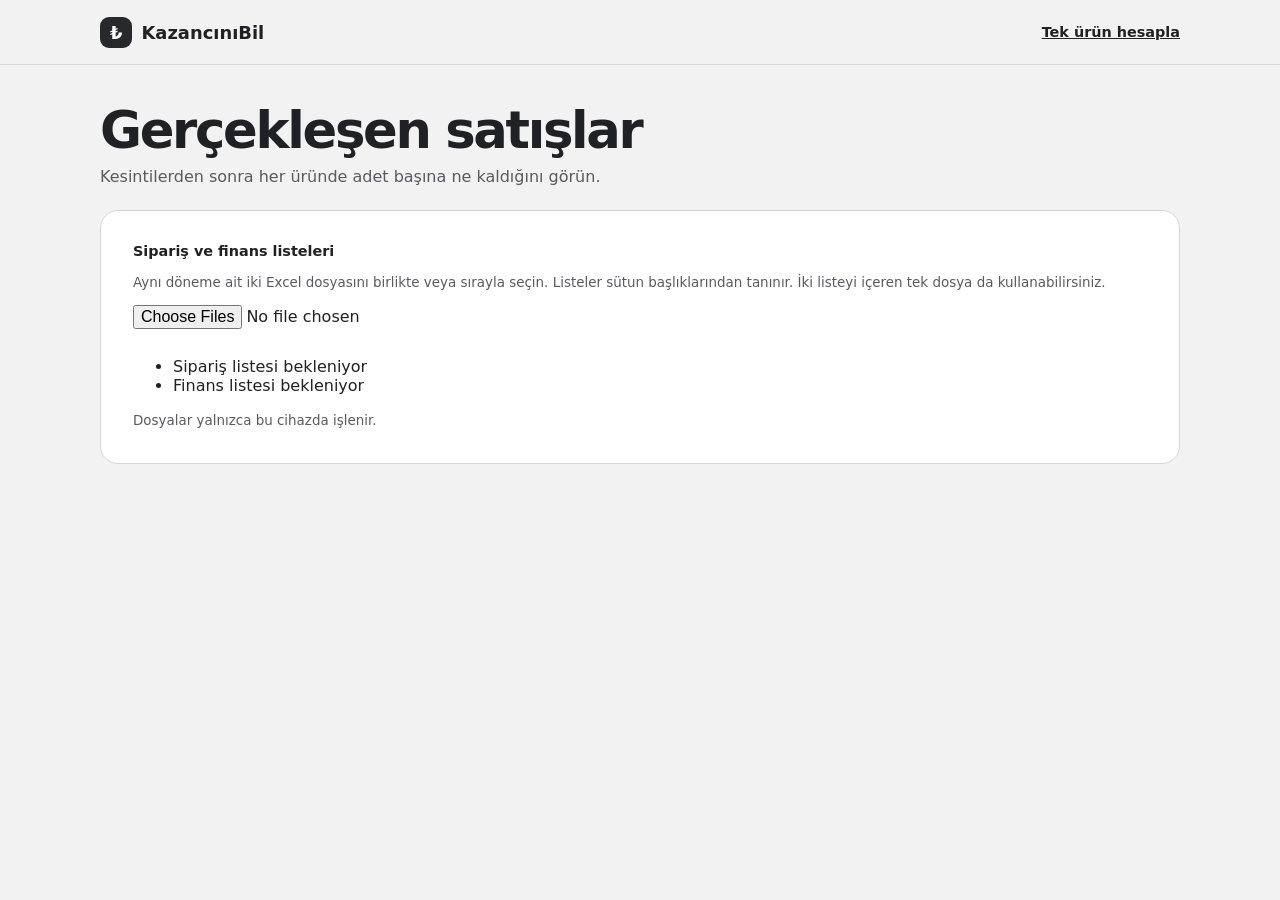
==== satislar.html @ cec29fb6 "Sipariş ve finans dosyalarını başlıklarından tanı ve birlikte işle" ====
<!doctype html>
<html lang="tr">
<head>
  <meta charset="utf-8">
  <meta name="viewport" content="width=device-width, initial-scale=1">
  <title>Gerçekleşen satışlar · KazancınıBil</title>
  <link rel="stylesheet" href="/style.css">
  <script defer src="/vendor/xlsx-0.20.3.mini.min.js"></script>
  <script type="module" src="/sales-ui.js"></script>
</head>
<body>
  <header class="top"><div class="wrap bar"><a class="brand" href="/"><span class="mark" aria-hidden="true">₺</span> KazancınıBil</a><a href="/" class="tool-link">Tek ürün hesapla</a></div></header>
  <main class="wrap sales">
    <div class="intro"><h1>Gerçekleşen satışlar</h1><p>Kesintilerden sonra her üründe adet başına ne kaldığını görün.</p></div>
    <section class="card">
      <label for="file">Sipariş ve finans listeleri</label>
      <p class="note">Aynı döneme ait iki Excel dosyasını birlikte veya sırayla seçin. Listeler sütun başlıklarından tanınır. İki listeyi içeren tek dosya da kullanabilirsiniz.</p>
      <input id="file" type="file" accept=".xlsx" multiple>
      <ul aria-label="Seçilen listeler"><li id="productsSource">Sipariş listesi bekleniyor</li><li id="financesSource">Finans listesi bekleniyor</li></ul>
      <button type="button" id="clearFiles" hidden>Listeleri temizle</button>
      <p class="note">Dosyalar yalnızca bu cihazda işlenir.</p>
      <p id="status" role="status"></p>
    </section>
    <section id="results" class="card" hidden>
      <h2>Eşleşen siparişler</h2>
      <dl class="metrics"><div><dt>Sipariş sayısı</dt><dd id="orders"></dd></div><div><dt>Satılan adet</dt><dd id="qty"></dd></div><div><dt>Toplam net kalan</dt><dd id="net"></dd></div></dl>
      <p class="note" id="coverage"></p>
      <h2>Ürün ortalamaları</h2>
      <label>Gruplama<select id="group"><option value="name">Ürün adına göre</option><option value="sku">Stok koduna göre</option></select></label>
      <p class="note">Kargo ve platform hizmet bedeli net tutara dahildir. Ortalamalar satılan adet üzerinden hesaplanır. Ürün alış maliyeti ayrıca düşülmelidir.</p>
      <div class="table-scroll" tabindex="0" role="region" aria-label="Ürün bazında kesintiler ve ortalama kalan tutar">
        <table><thead><tr><th scope="col" id="keyTitle">Ürün adı</th><th scope="col">Adet</th><th scope="col">Net / adet</th><th scope="col">Toplam net</th><th scope="col">Gönderi kargosu</th><th scope="col">Hizmet bedeli</th></tr></thead><tbody id="items"></tbody></table>
      </div>
    </section>
  </main>
</body>
</html>
---- style.css ----
:root {
  color-scheme: light;
  --bg: #f2f2f3;
  --paper: #ffffff;
  --ink: #202124;
  --muted: #585a60;
  --line: #d6d6db;
  --field: #f8f8f9;
  --primary: #323337;
  --on-primary: #fff;
  --hero: #28292d;
  --accent: #ffffff;
  font-family: "DM Sans", system-ui, sans-serif;
}
:root[data-theme="dark"] {
  color-scheme: dark;
  --bg: #191a1d;
  --paper: #242529;
  --ink: #f2f2f4;
  --muted: #bcbcc3;
  --line: #45464c;
  --field: #2c2d32;
  --primary: #e3e3e6;
  --on-primary: #25262a;
  --hero: #17181b;
}
* { box-sizing: border-box; }
[hidden] { display: none !important; }
body { margin: 0; background: var(--bg); color: var(--ink); }
.wrap { width: min(1080px, calc(100% - 40px)); margin-inline: auto; }
.top { border-bottom: 1px solid var(--line); }
.bar, footer, .actions, .history-item { display: flex; align-items: center; justify-content: space-between; gap: 12px; }
.bar { min-height: 64px; }
.brand { display: inline-flex; align-items: center; gap: 9px; color: var(--ink); text-decoration: none; font-size: 1.12rem; font-weight: 700; }
.mark { background: var(--hero); color: var(--accent); border-radius: 9px; padding: 5px 10px; }
.intro { margin: 38px 0 24px; }
h1 { font-size: clamp(1.85rem,4.3vw,3.2rem); line-height: 1.08; letter-spacing: -.045em; margin: 0; }
.intro p, footer, #history p { color: var(--muted); }
.intro p { margin: 9px 0 0; }
.layout { display: grid; grid-template-columns: 1.15fr 1fr; gap: 20px; align-items: start; }
.layout > *, .fields > *, input, select { min-width: 0; }
.card, #result, .history { background: var(--paper); border: 1px solid var(--line); border-radius: 18px; }
.card { padding: clamp(18px,3vw,32px); }
fieldset { padding: 0; margin: 0 0 25px; border: 0; min-width: 0; }
fieldset + fieldset { border-top: 1px solid var(--line); padding-top: 19px; }
fieldset + fieldset legend { float: left; width: 100%; }
legend { padding: 0; margin-bottom: 16px; font-size: 1.13rem; font-weight: 700; }
.fields { display: grid; grid-template-columns: 1fr 1fr; gap: 16px; clear: both; }
label { display: block; font-size: .9rem; font-weight: 650; }
small { color: var(--muted); font-weight: 450; font-size: .78rem; white-space: nowrap; }
.input, select { width: 100%; height: 46px; border: 1px solid var(--line); border-radius: 8px; margin-top: 6px; background: var(--field); color: var(--ink); }
.input { display: flex; align-items: center; padding-right: 12px; color: var(--muted); }
input, select, button { font: inherit; }
input, select { font-weight: 450; font-size: 1rem; }
input { color: var(--ink); background: transparent; border: 0; width: 100%; height: 100%; padding-left: 12px; }
select { padding-inline: 10px; }
input:focus { outline: none; }
:focus-visible, .input:focus-within { outline: 3px solid #858894; outline-offset: 2px; }
button { cursor: pointer; min-height: 44px; background: var(--paper); color: var(--ink); border: 1px solid var(--line); padding: 8px 14px; border-radius: 9px; font-weight: 600; }
button:hover { border-color: var(--muted); }
.primary { background: var(--primary); color: var(--on-primary); border-color: var(--primary); flex: 1; display: flex; align-items: center; justify-content: space-between; padding-inline: 18px; }
#result { overflow: hidden; scroll-margin-top: 12px; }
.summary { background: var(--hero); color: #fff; padding: clamp(22px,3vw,34px); }
.summary h2 { margin: 0; font-size: 1rem; font-weight: 550; }
.amount { color: var(--accent); font-size: clamp(2.5rem,5vw,4rem); font-weight: 650; line-height: 1.15; letter-spacing: -.05em; margin: 10px 0; overflow-wrap: anywhere; }
.amount.loss { color: #ffc1ad; }
#context { font-size: .9rem; line-height: 1.5; color: #dbdbdf; margin: 0; }
#report { padding: 20px; container-type: inline-size; }
.scenario { max-width: 100%; }
.metrics { display: grid; grid-template-columns: repeat(3, minmax(0, 1fr)); gap: 8px; margin: 16px 0; }
.metrics > div, .breakdown { border: 1px solid var(--line); border-radius: 10px; background: var(--field); }
.metrics > div { display: flex; flex-direction: column; justify-content: space-between; gap: 6px; padding: 12px; }
.metrics dd { margin: 0; font-size: 1.06rem; overflow-wrap: anywhere; }
@container (max-width: 360px) {
  .metrics { grid-template-columns: 1fr; gap: 6px; }
  .metrics > div { flex-direction: row; align-items: baseline; padding: 10px 12px; }
}
dt { font-size: .84rem; color: var(--muted); }
dd { margin: 4px 0 0; font-weight: 650; font-variant-numeric: tabular-nums; }
summary { cursor: pointer; padding: 13px 0; font-weight: 650; }
#detail { border-top: 1px solid var(--line); }
.note, #tariffDate { color: var(--muted); font-size: .84rem; line-height: 1.5; margin-bottom: 0; }
#theme[aria-pressed="true"] { background: var(--primary); color: var(--on-primary); }
.breakdown { padding: 12px 14px; }
#breakdown { display: grid; gap: 10px; }
.breakdown div { display: flex; justify-content: space-between; align-items: baseline; gap: 8px; padding-block: 5px; }
.breakdown dd { text-align: right; }
.history { margin-top: 14px; padding: 0 20px; }
#count { color: var(--muted); font-weight: 450; }
.history-item { border-top: 1px solid var(--line); padding: 12px 0; }
.history-item small { display: block; margin-top: 4px; white-space: normal; }
footer { border-top: 1px solid var(--line); margin-top: 36px; padding-block: 16px; font-size: .86rem; }
footer a { color: inherit; padding-block: 8px; }
@media (max-width: 760px) {
  .layout { grid-template-columns: 1fr; gap: 16px; }
  .intro { margin: 24px 0 18px; }
  .wrap { width: calc(100% - 28px); }
  .fields { gap: 12px; }
}
@media (max-width: 390px) {
  .fields small { display: block; }
  .fields { align-items: end; }
}
.breakdown h3 { margin: 0 0 8px; font-size: .94rem; }
.breakdown dl { margin: 0; }
.breakdown .subtotal { border-top: 1px solid var(--line); margin-top: 3px; }
.breakdown .subtotal dt { color: var(--ink); font-weight: 650; }
.tool-nav { display: flex; flex-wrap: wrap; align-items: center; gap: 12px; }
.tool-link { color: var(--ink); font-weight: 600; font-size: .9rem; padding-block: 10px; }
.sales { padding-bottom: 32px; }
.sales .card + .card { margin-top: 16px; }
.sales h2 { font-size: 1.15rem; margin-block: 8px 16px; }
.sales #file { padding: 12px 0; height: auto; }
.sales #file:focus-visible { outline: 2px solid var(--muted); }
.sales #status:empty { display: none; }
.sales #coverage { margin-bottom: 24px; }
.sales select { display: block; max-width: 240px; }
.table-scroll { overflow-x: auto; margin-top: 14px; }
.sales table { width: 100%; border-collapse: collapse; font-size: .92rem; font-variant-numeric: tabular-nums; }
.sales th, .sales td { padding: 10px 8px; text-align: right; border-bottom: 1px solid var(--line); white-space: nowrap; }
.sales th { background: var(--field); }
.sales th:first-child, .sales td:first-child { min-width: 150px; white-space: normal; text-align: left; }
@media (max-width: 480px) {
  .bar:has(.tool-nav) { flex-wrap: wrap; padding-block: 8px; }
  .sales .metrics { grid-template-columns: 1fr; }
}
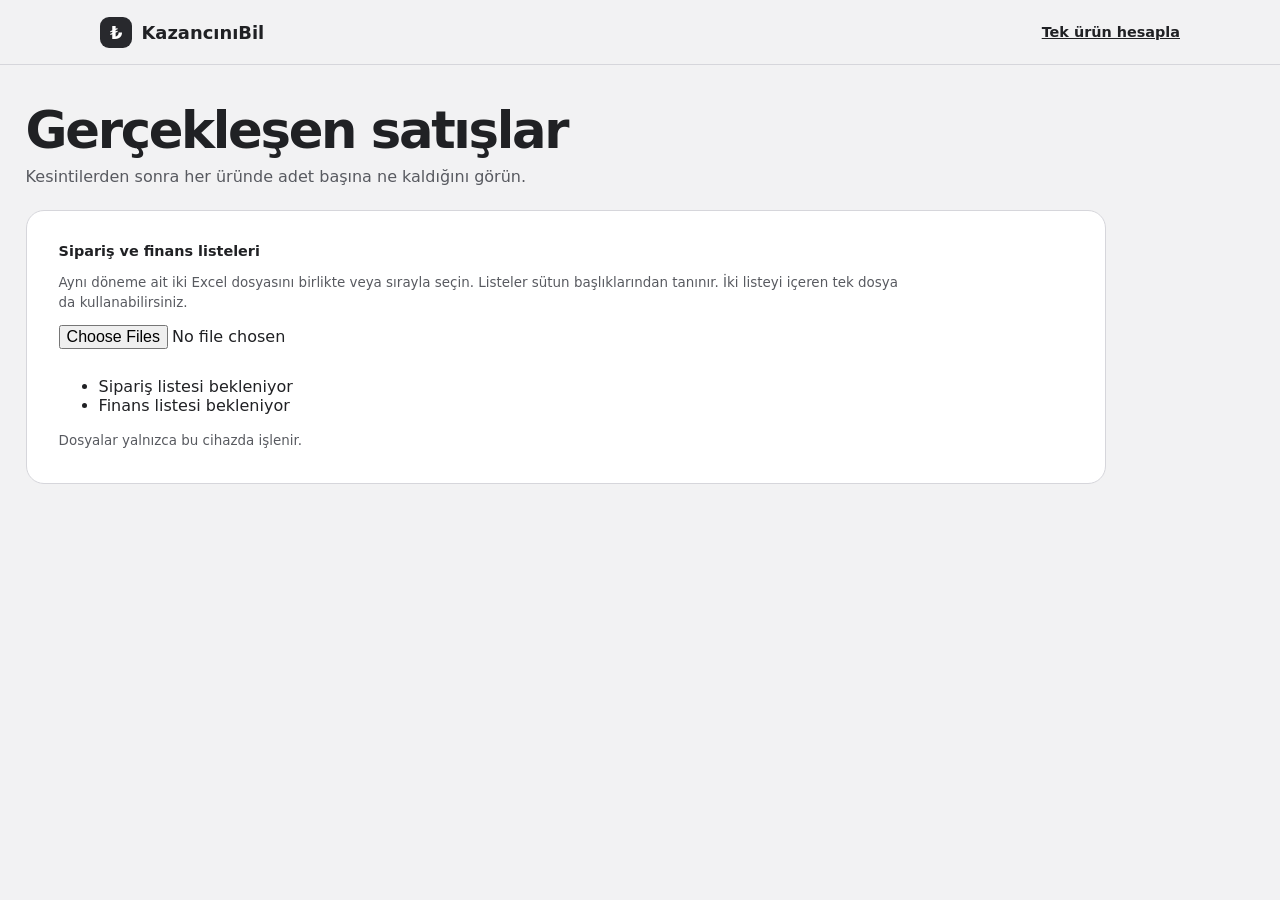
==== commit dda72ed7: "Ürün tablosunu genişlet ve aynı satışlardan birim ve toplam kârı hesapla" ====
--- a/satislar.html
+++ b/satislar.html
@@ -25,12 +25,37 @@
       <h2>Eşleşen siparişler</h2>
       <dl class="metrics"><div><dt>Sipariş sayısı</dt><dd id="orders"></dd></div><div><dt>Satılan adet</dt><dd id="qty"></dd></div><div><dt>Toplam net kalan</dt><dd id="net"></dd></div></dl>
       <p class="note" id="coverage"></p>
-      <h2>Ürün ortalamaları</h2>
+      <h2>Ürün bazında ciro ve kesintiler</h2>
       <label>Gruplama<select id="group"><option value="name">Ürün adına göre</option><option value="sku">Stok koduna göre</option></select></label>
-      <p class="note">Kargo ve platform hizmet bedeli net tutara dahildir. Ortalamalar satılan adet üzerinden hesaplanır. Ürün alış maliyeti ayrıca düşülmelidir.</p>
+      <p class="note">Ciro, kesintiler ve net ödemede üstte toplam, altta adet başına tutar gösterilir. Ciro indirim öncesidir. Kesintiler sepetteki satış payına göre dağıtılır. Net ödeme, finans raporundaki indirim, iade ve diğer hareketleri içerir.</p>
+      <label class="tax-toggle"><input id="withholding" type="checkbox"> %1 e-ticaret stopaj tahminini göster</label>
+      <p id="taxNote" class="note" hidden>Tevkifat kapsamındaki satıcı için tahmin: KDV hariç faturalanacak tutarın %1’i. Yalnızca Türkiye’de teslim edilmiş, iade veya iptal hareketi olmayan, kart ya da alışveriş kredisiyle ödenmiş satırlar kapsanır. Tahmin net tutardan düşülmez. <a href="https://gib.gov.tr/mevzuat/kanun/433/teblig/6659">GİB açıklaması</a></p>
+      <p class="note">Birim alış fiyatını KDV hariç girin ve ürünün KDV oranını seçin. Alış ve satışta aynı ürün KDV oranı kullanılır. Tutarlar açık rapor boyunca saklanır.</p>
+      <details class="profit-help"><summary>Kalan tutar ve kâr nasıl hesaplanır?</summary>
+        <p><strong>Kalan nakit</strong> için ürünün fatura tutarından payına düşen kesintiler ve KDV dahil alış bedeli çıkarılır. <strong>Kâr</strong> hesabında ayrıca ürüne ve hizmetlere ait KDV ayrıştırılır.</p>
+        <p>Bu üç sonuç aynı satışları kapsar. Yalnızca fatura tutarı finans kayıtlarıyla uyuşan yurt içi teslim satışları hesaba girer. Toplam kârın altında belirtilen adet, bu toplama dahil edilen miktardır.</p>
+      </details>
       <div class="table-scroll" tabindex="0" role="region" aria-label="Ürün bazında kesintiler ve ortalama kalan tutar">
-        <table><thead><tr><th scope="col" id="keyTitle">Ürün adı</th><th scope="col">Adet</th><th scope="col">Net / adet</th><th scope="col">Toplam net</th><th scope="col">Gönderi kargosu</th><th scope="col">Hizmet bedeli</th></tr></thead><tbody id="items"></tbody></table>
+        <table>
+          <thead><tr>
+            <th scope="col" id="keyTitle">Ürün adı</th>
+            <th scope="col">Adet</th>
+            <th scope="col">Ciro</th>
+            <th scope="col">Kargo¹</th>
+            <th scope="col">Komisyon</th>
+            <th scope="col">Hizmet bedeli</th>
+            <th scope="col">Net ödeme</th>
+            <th scope="col">Birim alış<small>KDV hariç</small></th>
+            <th scope="col">KDV</th>
+            <th scope="col" id="taxHead" hidden>Stopaj<small>Tahmini</small></th>
+            <th scope="col">Kalan nakit<small>Adet başına</small></th>
+            <th scope="col">Birim kâr<small>Tahmini</small></th>
+            <th scope="col">Bu üründen toplam kâr<small>Tahmini</small></th>
+          </tr></thead>
+          <tbody id="items"></tbody>
+        </table>
       </div>
+      <p class="note">¹ Gönderi ve iade kargosu toplamı. “—” eksik veri veya henüz girilmemiş değer anlamına gelir.</p>
     </section>
   </main>
 </body>
--- a/style.css
+++ b/style.css
@@ -107,7 +107,12 @@
 .breakdown .subtotal dt { color: var(--ink); font-weight: 650; }
 .tool-nav { display: flex; flex-wrap: wrap; align-items: center; gap: 12px; }
 .tool-link { color: var(--ink); font-weight: 600; font-size: .9rem; padding-block: 10px; }
-.sales { padding-bottom: 32px; }
+.sales { width: min(1920px, calc(100% - clamp(20px, 4vw, 80px))); padding-bottom: 32px; }
+.sales > .card:first-of-type { max-width: 1080px; }
+.sales #results { padding: clamp(14px, 1.5vw, 28px); }
+.sales .note, .sales .profit-help { max-width: 100ch; }
+.profit-help { margin-top: 8px; font-size: .9rem; }
+.profit-help p { margin: 4px 0 10px; line-height: 1.5; }
 .sales .card + .card { margin-top: 16px; }
 .sales h2 { font-size: 1.15rem; margin-block: 8px 16px; }
 .sales #file { padding: 12px 0; height: auto; }
@@ -115,12 +120,21 @@
 .sales #status:empty { display: none; }
 .sales #coverage { margin-bottom: 24px; }
 .sales select { display: block; max-width: 240px; }
-.table-scroll { overflow-x: auto; margin-top: 14px; }
-.sales table { width: 100%; border-collapse: collapse; font-size: .92rem; font-variant-numeric: tabular-nums; }
+.table-scroll { overflow-x: auto; margin-top: 14px; border: 1px solid var(--line); border-radius: 10px; }
+.sales table { width: 100%; min-width: 1370px; border-spacing: 0; font-size: .92rem; font-variant-numeric: tabular-nums; }
 .sales th, .sales td { padding: 10px 8px; text-align: right; border-bottom: 1px solid var(--line); white-space: nowrap; }
-.sales th { background: var(--field); }
-.sales th:first-child, .sales td:first-child { min-width: 150px; white-space: normal; text-align: left; }
+.sales th { background: var(--field); white-space: normal; vertical-align: bottom; }
+.sales th small { font-weight: 450; }
+.sales td:last-child { background: var(--field); font-weight: 700; }
+.sales table small { display: block; margin-top: 4px; }
+.sales table input, .sales table select { width: 85px; border: 1px solid var(--line); border-radius: 6px; padding: 6px; margin: 0; height: 40px; }
+.sales .tax-toggle { display: flex; align-items: center; gap: 8px; margin-top: 16px; }
+.sales .tax-toggle input { width: 18px; height: 18px; }
+.sales #taxNote a { color: inherit; }
+.sales th:first-child, .sales td:first-child { position: sticky; left: 0; z-index: 1; width: clamp(160px, 15vw, 300px); min-width: 160px; white-space: normal; overflow-wrap: anywhere; text-align: left; border-right: 1px solid var(--line); }
+.sales td:first-child { background: var(--paper); }
 @media (max-width: 480px) {
+  .sales th:first-child, .sales td:first-child { width: 108px; min-width: 108px; }
   .bar:has(.tool-nav) { flex-wrap: wrap; padding-block: 8px; }
   .sales .metrics { grid-template-columns: 1fr; }
 }
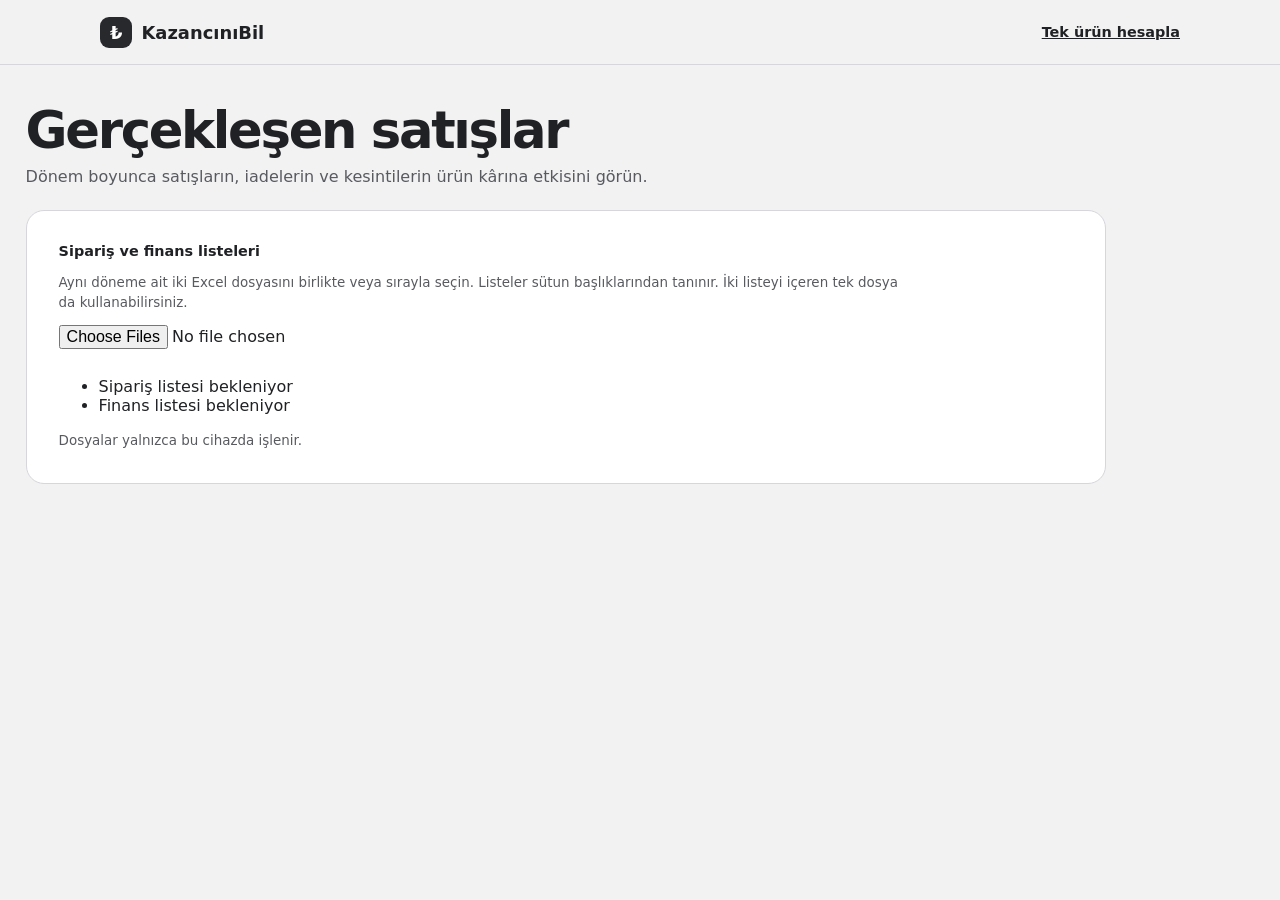
==== commit 10a5ca6d: "Aylık ürün kârına iadeleri, iade kargosunu ve cezaları dahil et" ====
--- a/satislar.html
+++ b/satislar.html
@@ -11,7 +11,7 @@
 <body>
   <header class="top"><div class="wrap bar"><a class="brand" href="/"><span class="mark" aria-hidden="true">₺</span> KazancınıBil</a><a href="/" class="tool-link">Tek ürün hesapla</a></div></header>
   <main class="wrap sales">
-    <div class="intro"><h1>Gerçekleşen satışlar</h1><p>Kesintilerden sonra her üründe adet başına ne kaldığını görün.</p></div>
+    <div class="intro"><h1>Gerçekleşen satışlar</h1><p>Dönem boyunca satışların, iadelerin ve kesintilerin ürün kârına etkisini görün.</p></div>
     <section class="card">
       <label for="file">Sipariş ve finans listeleri</label>
       <p class="note">Aynı döneme ait iki Excel dosyasını birlikte veya sırayla seçin. Listeler sütun başlıklarından tanınır. İki listeyi içeren tek dosya da kullanabilirsiniz.</p>
@@ -22,40 +22,50 @@
       <p id="status" role="status"></p>
     </section>
     <section id="results" class="card" hidden>
-      <h2>Eşleşen siparişler</h2>
-      <dl class="metrics"><div><dt>Sipariş sayısı</dt><dd id="orders"></dd></div><div><dt>Satılan adet</dt><dd id="qty"></dd></div><div><dt>Toplam net kalan</dt><dd id="net"></dd></div></dl>
+      <h2>Dönem özeti</h2>
+      <p class="note">Dönem, finans listesindeki sipariş tarihine göredir. Dosyada iadenin gerçekleştiği tarih bulunmadığı için özet, bu siparişlere dosyada yansıyan iadeleri içerir.</p>
+      <dl class="metrics">
+        <div><dt>Ürünlere dağıtılan sipariş</dt><dd id="orders"></dd></div>
+        <div><dt>Eşleşen ürün adedi <small>(listede görünen)</small></dt><dd id="qty"></dd></div>
+        <div><dt>Ürünlere dağıtılan net ödeme</dt><dd id="net"></dd></div>
+        <div><dt>Ürünlere dağıtılamayan net tutar</dt><dd id="unmatchedNet"></dd></div>
+      </dl>
       <p class="note" id="coverage"></p>
       <h2>Ürün bazında ciro ve kesintiler</h2>
       <label>Gruplama<select id="group"><option value="name">Ürün adına göre</option><option value="sku">Stok koduna göre</option></select></label>
-      <p class="note">Ciro, kesintiler ve net ödemede üstte toplam, altta adet başına tutar gösterilir. Ciro indirim öncesidir. Kesintiler sepetteki satış payına göre dağıtılır. Net ödeme, finans raporundaki indirim, iade ve diğer hareketleri içerir.</p>
+      <p class="note">Net ödeme, iade ve tüm kesintilerden sonra ürüne düşen tutardır. Ciro indirim ve iade öncesidir. Cirodan net ödemeye kadar her sütunda üstte dönem toplamı, altta sipariş edilen adet başına ortalama görünür.</p>
       <label class="tax-toggle"><input id="withholding" type="checkbox"> %1 e-ticaret stopaj tahminini göster</label>
       <p id="taxNote" class="note" hidden>Tevkifat kapsamındaki satıcı için tahmin: KDV hariç faturalanacak tutarın %1’i. Yalnızca Türkiye’de teslim edilmiş, iade veya iptal hareketi olmayan, kart ya da alışveriş kredisiyle ödenmiş satırlar kapsanır. Tahmin net tutardan düşülmez. <a href="https://gib.gov.tr/mevzuat/kanun/433/teblig/6659">GİB açıklaması</a></p>
-      <p class="note">Birim alış fiyatını KDV hariç girin ve ürünün KDV oranını seçin. Alış ve satışta aynı ürün KDV oranı kullanılır. Tutarlar açık rapor boyunca saklanır.</p>
-      <details class="profit-help"><summary>Kalan tutar ve kâr nasıl hesaplanır?</summary>
-        <p><strong>Kalan nakit</strong> için ürünün fatura tutarından payına düşen kesintiler ve KDV dahil alış bedeli çıkarılır. <strong>Kâr</strong> hesabında ayrıca ürüne ve hizmetlere ait KDV ayrıştırılır.</p>
-        <p>Bu üç sonuç aynı satışları kapsar. Yalnızca fatura tutarı finans kayıtlarıyla uyuşan yurt içi teslim satışları hesaba girer. Toplam kârın altında belirtilen adet, bu toplama dahil edilen miktardır.</p>
+      <p class="note">Ürün kârını görmek için birim alış fiyatını KDV hariç girin ve ürünün KDV oranını seçin.</p>
+      <details class="profit-help"><summary>Toplam kâr ve adet başına kâr nasıl hesaplanır?</summary>
+        <p><strong>Bu üründen toplam kâr</strong>, net ödemeden KDV ayrıştırılıp müşteride kalan adetlerin alış maliyeti düşüldüğünde kalan tutardır. İade edilen ürünün yeniden satılabildiği varsayılır.</p>
+        <p>İade kargosu belirlenebilen iade ürünlerine, komisyon müşteride kalan ürünlere dağıtılır. Tam iadede komisyon için ürünlerin ilk satış payları kullanılır. Diğer ortak giderler ürünün sepetteki satış payına göre bölünür. Sipariş listesinde görünmeyen iptal satırları ürünün adedine ve iade tutarına eklenmez.</p>
+        <p>Kâr tahmininde yurt içi ürün satışındaki ve bilinen hizmet giderlerindeki KDV ayrıştırılır. Yurt dışı satışlar ihracat kabul edilir. Ceza ve diğer giderlerde rapordaki tutar aynen kullanılır. Ürünlere dağıtılamayan net tutar dönem özetinde görünür.</p>
+        <p><strong>Satılan adet başına kâr</strong>, ürünün dönem kârının müşteride kalan adede bölünmesidir. Tüm adetler iade edilmişse toplam kârda o ürünün dönem sonucu görünür ve adet başına kâr boş kalır. Kısmi iadede iade adedi belirlenememişse ürünün kârı hesaplanamaz.</p>
       </details>
-      <div class="table-scroll" tabindex="0" role="region" aria-label="Ürün bazında kesintiler ve ortalama kalan tutar">
+      <div class="table-scroll" tabindex="0" role="region" aria-label="Ürünlere göre satış, iade, kesinti ve kâr tablosu">
         <table>
           <thead><tr>
             <th scope="col" id="keyTitle">Ürün adı</th>
             <th scope="col">Adet</th>
             <th scope="col">Ciro</th>
-            <th scope="col">Kargo¹</th>
+            <th scope="col">İade/iptal<small>Tutar</small></th>
+            <th scope="col">Gönderi kargosu</th>
+            <th scope="col">İade kargosu</th>
             <th scope="col">Komisyon</th>
             <th scope="col">Hizmet bedeli</th>
+            <th scope="col">Ceza</th>
             <th scope="col">Net ödeme</th>
             <th scope="col">Birim alış<small>KDV hariç</small></th>
             <th scope="col">KDV</th>
             <th scope="col" id="taxHead" hidden>Stopaj<small>Tahmini</small></th>
-            <th scope="col">Kalan nakit<small>Adet başına</small></th>
-            <th scope="col">Birim kâr<small>Tahmini</small></th>
-            <th scope="col">Bu üründen toplam kâr<small>Tahmini</small></th>
+            <th scope="col">Satılan adet başına kâr<small>Tahmini</small></th>
+            <th scope="col">Bu üründen toplam kâr<small>Dönem tahmini</small></th>
           </tr></thead>
           <tbody id="items"></tbody>
         </table>
       </div>
-      <p class="note">¹ Gönderi ve iade kargosu toplamı. “—” eksik veri veya henüz girilmemiş değer anlamına gelir.</p>
+      <p class="note">“—” tutarın hesaplanamadığını gösterir. Kesinti ve iadelerde finans listesindeki işaret kullanılır.</p>
     </section>
   </main>
 </body>
--- a/style.css
+++ b/style.css
@@ -110,6 +110,7 @@
 .sales { width: min(1920px, calc(100% - clamp(20px, 4vw, 80px))); padding-bottom: 32px; }
 .sales > .card:first-of-type { max-width: 1080px; }
 .sales #results { padding: clamp(14px, 1.5vw, 28px); }
+.sales .metrics { grid-template-columns: repeat(auto-fit, minmax(min(100%, 200px), 1fr)); }
 .sales .note, .sales .profit-help { max-width: 100ch; }
 .profit-help { margin-top: 8px; font-size: .9rem; }
 .profit-help p { margin: 4px 0 10px; line-height: 1.5; }
@@ -121,7 +122,7 @@
 .sales #coverage { margin-bottom: 24px; }
 .sales select { display: block; max-width: 240px; }
 .table-scroll { overflow-x: auto; margin-top: 14px; border: 1px solid var(--line); border-radius: 10px; }
-.sales table { width: 100%; min-width: 1370px; border-spacing: 0; font-size: .92rem; font-variant-numeric: tabular-nums; }
+.sales table { width: 100%; min-width: 1580px; border-spacing: 0; font-size: .92rem; font-variant-numeric: tabular-nums; }
 .sales th, .sales td { padding: 10px 8px; text-align: right; border-bottom: 1px solid var(--line); white-space: nowrap; }
 .sales th { background: var(--field); white-space: normal; vertical-align: bottom; }
 .sales th small { font-weight: 450; }
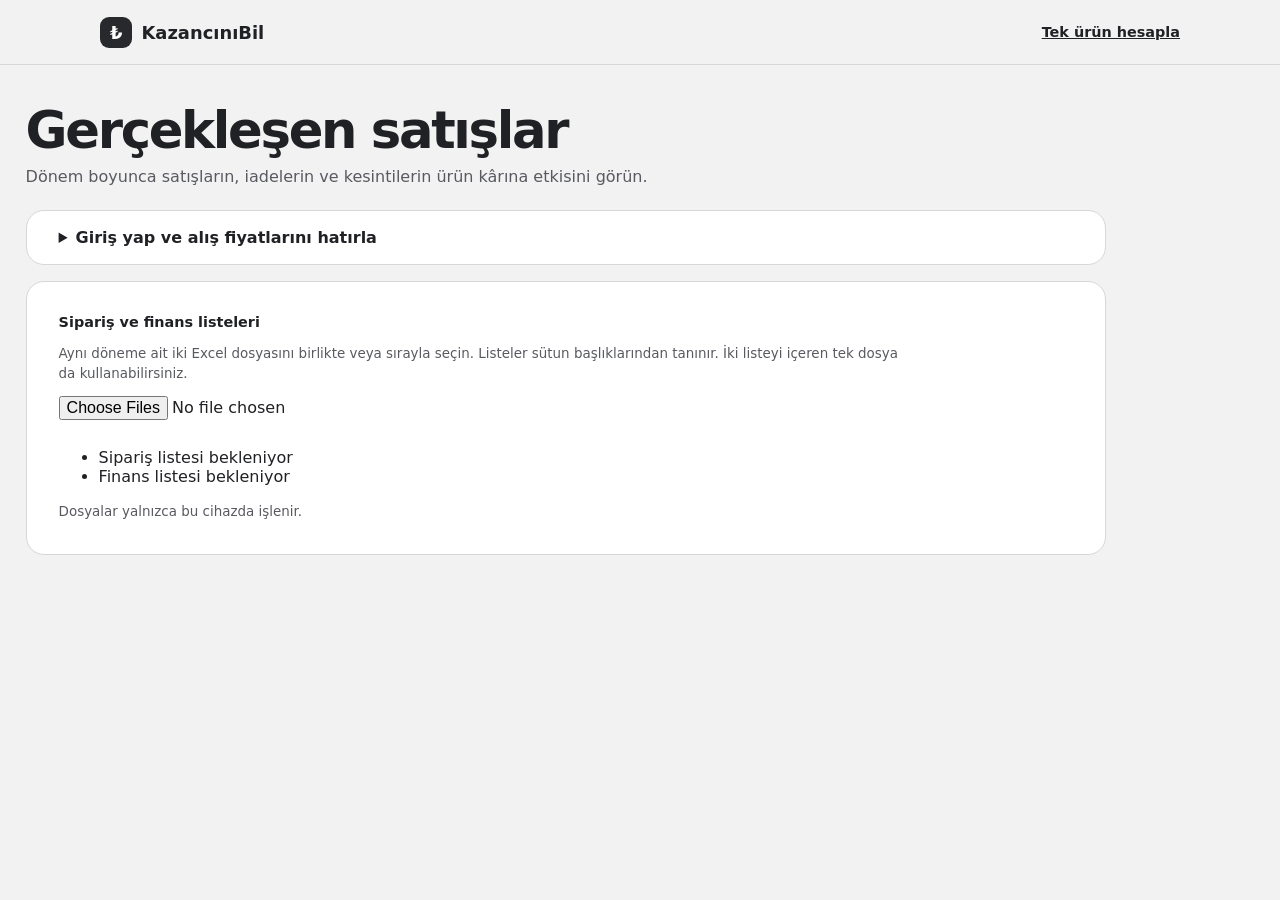
==== commit 7f8ab2aa: "Üyelere sipariş tarihine göre alış fiyatı ve KDV geçmişi ekle" ====
--- a/satislar.html
+++ b/satislar.html
@@ -12,6 +12,27 @@
   <header class="top"><div class="wrap bar"><a class="brand" href="/"><span class="mark" aria-hidden="true">₺</span> KazancınıBil</a><a href="/" class="tool-link">Tek ürün hesapla</a></div></header>
   <main class="wrap sales">
     <div class="intro"><h1>Gerçekleşen satışlar</h1><p>Dönem boyunca satışların, iadelerin ve kesintilerin ürün kârına etkisini görün.</p></div>
+    <details class="card account" id="costAccount" hidden>
+      <summary id="accountTitle">Giriş yap ve alış fiyatlarını hatırla</summary>
+      <form id="loginForm"><label>E-posta adresi<input type="email" name="email" autocomplete="email" required></label>
+        <button type="submit">Giriş bağlantısı gönder</button></form>
+      <button type="button" id="logout" hidden>Çıkış yap</button>
+      <p id="accountMessage" role="status"></p><button type="button" id="reloadCosts" hidden>Tekrar yükle</button>
+    </details>
+    <dialog id="costEditor" class="cost-editor" aria-labelledby="editorTitle">
+      <form id="costForm">
+        <h2 id="editorTitle">Alış fiyatı kaydet</h2>
+        <p id="editorName"></p>
+        <label>Ürün kodu<select name="product"></select></label>
+        <label>Geçerlilik başlangıcı<input type="date" name="day" required></label>
+        <p class="note" id="priceDates"></p>
+        <p class="note">Fiyat bu tarihten sonraki ilk fiyat değişikliğine kadar geçerlidir. Aynı tarihi seçerseniz o günün kaydı güncellenir.</p>
+        <label>Birim alış (KDV hariç, TL)<input type="number" name="cost" min="0" max="9999999999.99" step="0.01" inputmode="decimal" required></label>
+        <label>KDV oranı<select name="vat" required><option value="">Seçin</option><option value="0">%0</option><option value="1">%1</option><option value="10">%10</option><option value="20">%20</option></select></label>
+        <p id="editorStatus" role="status"></p>
+        <button type="button" id="cancelCost">Vazgeç</button> <button type="submit" class="primary">Kaydet</button>
+      </form>
+    </dialog>
     <section class="card">
       <label for="file">Sipariş ve finans listeleri</label>
       <p class="note">Aynı döneme ait iki Excel dosyasını birlikte veya sırayla seçin. Listeler sütun başlıklarından tanınır. İki listeyi içeren tek dosya da kullanabilirsiniz.</p>
--- a/style.css
+++ b/style.css
@@ -107,7 +107,14 @@
 .breakdown .subtotal dt { color: var(--ink); font-weight: 650; }
 .tool-nav { display: flex; flex-wrap: wrap; align-items: center; gap: 12px; }
 .tool-link { color: var(--ink); font-weight: 600; font-size: .9rem; padding-block: 10px; }
-.sales { width: min(1920px, calc(100% - clamp(20px, 4vw, 80px))); padding-bottom: 32px; }
+.sales {
+  width: min(1920px, calc(100% - clamp(20px, 4vw, 80px)));
+  padding-bottom: 32px;
+  --row-odd: #f6f6f7;
+  --row-even: #e1e2e4;
+  --table-head: #cdd0d4;
+}
+:root[data-theme="dark"] .sales { --row-odd: #26272b; --row-even: #37393e; --table-head: #45474d; }
 .sales > .card:first-of-type { max-width: 1080px; }
 .sales #results { padding: clamp(14px, 1.5vw, 28px); }
 .sales .metrics { grid-template-columns: repeat(auto-fit, minmax(min(100%, 200px), 1fr)); }
@@ -119,21 +126,39 @@
 .sales #file { padding: 12px 0; height: auto; }
 .sales #file:focus-visible { outline: 2px solid var(--muted); }
 .sales #status:empty { display: none; }
+.sales .account { margin-bottom: 16px; padding-block: 4px; }
+.account summary { overflow-wrap: anywhere; }
+.account form { display: flex; align-items: end; flex-wrap: wrap; gap: 10px; margin: 6px 0 16px; }
+.account input, .cost-editor input, .cost-editor select {
+  display: block; border: 1px solid var(--line); border-radius: 8px; color: var(--ink);
+  background: var(--field); height: 44px; padding: 8px 10px; margin-top: 4px; width: 100%;
+}
+.cost-editor { background: var(--paper); color: var(--ink); border: 1px solid var(--line);
+  border-radius: 12px; width: min(400px, 94vw); padding: 20px; max-height: 90vh; overflow: auto; }
+.cost-editor::backdrop { background: rgba(0, 0, 0, .5); }
+.cost-editor label { margin-block: 10px; }
+.cost-editor select { max-width: none; }
+.sales .edit-cost { display: block; margin: 4px 0 0 auto; min-height: 36px; padding: 4px 8px; }
 .sales #coverage { margin-bottom: 24px; }
 .sales select { display: block; max-width: 240px; }
-.table-scroll { overflow-x: auto; margin-top: 14px; border: 1px solid var(--line); border-radius: 10px; }
+.table-scroll { overflow: auto; margin-top: 14px; border: 1px solid var(--line); border-radius: 10px; }
+@media screen {
+  .table-scroll { max-height: 80vh; max-height: 80dvh; }
+}
 .sales table { width: 100%; min-width: 1580px; border-spacing: 0; font-size: .92rem; font-variant-numeric: tabular-nums; }
 .sales th, .sales td { padding: 10px 8px; text-align: right; border-bottom: 1px solid var(--line); white-space: nowrap; }
-.sales th { background: var(--field); white-space: normal; vertical-align: bottom; }
+.sales th { position: sticky; top: 0; z-index: 2; background: var(--table-head); white-space: normal; vertical-align: bottom; }
 .sales th small { font-weight: 450; }
-.sales td:last-child { background: var(--field); font-weight: 700; }
+.sales td { background: var(--row-odd); }
+.sales tbody tr:nth-child(even) td { background: var(--row-even); }
+.sales td:last-child { font-weight: 700; }
 .sales table small { display: block; margin-top: 4px; }
 .sales table input, .sales table select { width: 85px; border: 1px solid var(--line); border-radius: 6px; padding: 6px; margin: 0; height: 40px; }
 .sales .tax-toggle { display: flex; align-items: center; gap: 8px; margin-top: 16px; }
 .sales .tax-toggle input { width: 18px; height: 18px; }
 .sales #taxNote a { color: inherit; }
 .sales th:first-child, .sales td:first-child { position: sticky; left: 0; z-index: 1; width: clamp(160px, 15vw, 300px); min-width: 160px; white-space: normal; overflow-wrap: anywhere; text-align: left; border-right: 1px solid var(--line); }
-.sales td:first-child { background: var(--paper); }
+.sales th:first-child { z-index: 3; }
 @media (max-width: 480px) {
   .sales th:first-child, .sales td:first-child { width: 108px; min-width: 108px; }
   .bar:has(.tool-nav) { flex-wrap: wrap; padding-block: 8px; }
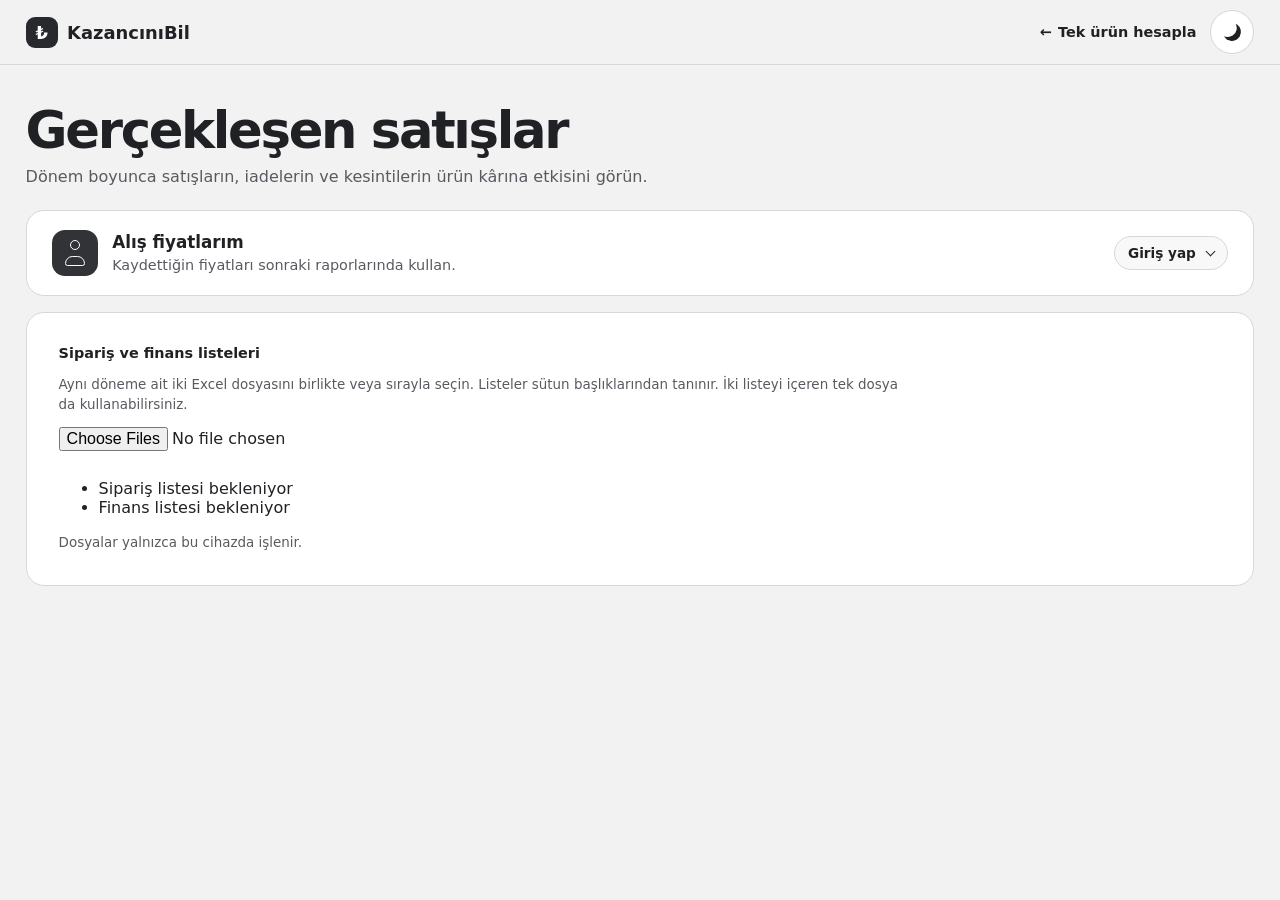
==== commit f5f5190c: "Giriş kartını yenile, tema ve animasyonlu gezinmeyi iki araçta birleştir" ====
--- a/satislar.html
+++ b/satislar.html
@@ -1,23 +1,57 @@
 <!doctype html>
-<html lang="tr">
+<html lang="tr" data-page="sales">
 <head>
   <meta charset="utf-8">
   <meta name="viewport" content="width=device-width, initial-scale=1">
   <title>Gerçekleşen satışlar · KazancınıBil</title>
   <link rel="stylesheet" href="/style.css">
+  <script src="/site-ui.js"></script>
   <script defer src="/vendor/xlsx-0.20.3.mini.min.js"></script>
   <script type="module" src="/sales-ui.js"></script>
 </head>
 <body>
-  <header class="top"><div class="wrap bar"><a class="brand" href="/"><span class="mark" aria-hidden="true">₺</span> KazancınıBil</a><a href="/" class="tool-link">Tek ürün hesapla</a></div></header>
+  <header class="top"><div class="wrap bar">
+    <a class="brand" href="/"><span class="mark" aria-hidden="true">₺</span> KazancınıBil</a>
+    <nav class="tool-nav" aria-label="Araçlar">
+      <a class="tool-link" href="/"><span aria-hidden="true">←</span> Tek ürün hesapla</a>
+      <button type="button" id="theme" aria-label="Koyu tema" aria-pressed="false" title="Koyu temaya geç"><span class="theme-icon" aria-hidden="true"></span></button>
+    </nav>
+  </div></header>
   <main class="wrap sales">
     <div class="intro"><h1>Gerçekleşen satışlar</h1><p>Dönem boyunca satışların, iadelerin ve kesintilerin ürün kârına etkisini görün.</p></div>
     <details class="card account" id="costAccount" hidden>
-      <summary id="accountTitle">Giriş yap ve alış fiyatlarını hatırla</summary>
-      <form id="loginForm"><label>E-posta adresi<input type="email" name="email" autocomplete="email" required></label>
-        <button type="submit">Giriş bağlantısı gönder</button></form>
-      <button type="button" id="logout" hidden>Çıkış yap</button>
-      <p id="accountMessage" role="status"></p><button type="button" id="reloadCosts" hidden>Tekrar yükle</button>
+      <summary id="accountTitle">
+        <span class="account-icon" aria-hidden="true"></span>
+        <span class="account-heading"><strong id="accountName">Alış fiyatlarım</strong>
+          <span id="accountCaption">Kaydettiğin fiyatları sonraki raporlarında kullan.</span></span>
+        <span class="account-trigger"><span id="accountAction">Giriş yap</span><i aria-hidden="true"></i></span>
+      </summary>
+      <div id="guestAccount">
+        <div class="auth-switch" role="group" aria-label="Hesap işlemi">
+          <button type="button" id="chooseLogin" aria-pressed="true">Giriş yap</button>
+          <button type="button" id="showSignup" aria-pressed="false">Hesap oluştur</button>
+        </div>
+        <form id="loginForm" method="post">
+          <label>E-posta adresi<input type="email" name="email" autocomplete="username" placeholder="ornek@magaza.com" required></label>
+          <label id="passwordLabel"><span>Şifre</span><input type="password" name="password" autocomplete="current-password" required></label>
+          <div class="auth-actions">
+            <button type="submit" id="authSubmit" class="auth-primary">Giriş yap</button>
+            <button type="button" id="showReset" class="auth-link">Şifremi unuttum</button>
+            <button type="button" id="showLogin" class="auth-link" hidden>Girişe dön</button>
+          </div>
+        </form>
+      </div>
+      <div id="memberActions" class="auth-actions" hidden>
+        <button type="button" id="showSetPassword">Şifre belirle</button>
+        <button type="button" id="logout">Çıkış yap</button>
+      </div>
+      <form id="passwordForm" method="post" hidden>
+        <label>Yeni şifre<input type="password" name="password" autocomplete="new-password" required></label>
+        <button type="submit" class="auth-primary">Şifreyi kaydet</button>
+        <button type="button" id="cancelPassword">Vazgeç</button>
+      </form>
+      <p id="accountMessage" role="status"></p>
+      <p id="priceLoadMessage" role="status"></p><button type="button" id="reloadCosts" hidden>Tekrar yükle</button>
     </details>
     <dialog id="costEditor" class="cost-editor" aria-labelledby="editorTitle">
       <form id="costForm">
--- a/style.css
+++ b/style.css
@@ -1,5 +1,7 @@
 :root {
   color-scheme: light;
+  --calculator-width: min(1080px, calc(100% - 40px));
+  --sales-width: min(1920px, calc(100% - clamp(20px, 4vw, 80px)));
   --bg: #f2f2f3;
   --paper: #ffffff;
   --ink: #202124;
@@ -27,10 +29,17 @@
 * { box-sizing: border-box; }
 [hidden] { display: none !important; }
 body { margin: 0; background: var(--bg); color: var(--ink); }
-.wrap { width: min(1080px, calc(100% - 40px)); margin-inline: auto; }
+.wrap { width: var(--calculator-width); margin-inline: auto; }
 .top { border-bottom: 1px solid var(--line); }
 .bar, footer, .actions, .history-item { display: flex; align-items: center; justify-content: space-between; gap: 12px; }
 .bar { min-height: 64px; }
+[data-page="sales"] .bar, .wrap.sales { width: var(--sales-width); }
+@media (prefers-reduced-motion: no-preference) {
+  [data-nav-arrival] .bar { animation: nav-arrival 420ms cubic-bezier(.22,.68,.15,1) backwards; }
+  [data-page="sales"] .bar { --nav-start: var(--calculator-width); }
+  [data-page="calculator"] .bar { --nav-start: var(--sales-width); }
+  @keyframes nav-arrival { from { width: var(--nav-start); } }
+}
 .brand { display: inline-flex; align-items: center; gap: 9px; color: var(--ink); text-decoration: none; font-size: 1.12rem; font-weight: 700; }
 .mark { background: var(--hero); color: var(--accent); border-radius: 9px; padding: 5px 10px; }
 .intro { margin: 38px 0 24px; }
@@ -80,7 +89,18 @@
 summary { cursor: pointer; padding: 13px 0; font-weight: 650; }
 #detail { border-top: 1px solid var(--line); }
 .note, #tariffDate { color: var(--muted); font-size: .84rem; line-height: 1.5; margin-bottom: 0; }
-#theme[aria-pressed="true"] { background: var(--primary); color: var(--on-primary); }
+#theme {
+  display: grid; place-items: center; flex: none; width: 44px; height: 44px;
+  padding: 0; border-radius: 50%; background: var(--paper);
+}
+.theme-icon { display: block; width: 18px; height: 18px; border-radius: 50%; box-shadow: inset -5px -3px currentColor; transform: rotate(12deg); }
+[data-theme="dark"] .theme-icon {
+  width: 10px; height: 10px; border: 1.5px solid currentColor; transform: none;
+  box-shadow: 0 -8px 0 -4px currentColor, 0 8px 0 -4px currentColor,
+    8px 0 0 -4px currentColor, -8px 0 0 -4px currentColor,
+    6px 6px 0 -4px currentColor, -6px -6px 0 -4px currentColor,
+    6px -6px 0 -4px currentColor, -6px 6px 0 -4px currentColor;
+}
 .breakdown { padding: 12px 14px; }
 #breakdown { display: grid; gap: 10px; }
 .breakdown div { display: flex; justify-content: space-between; align-items: baseline; gap: 8px; padding-block: 5px; }
@@ -94,7 +114,7 @@
 @media (max-width: 760px) {
   .layout { grid-template-columns: 1fr; gap: 16px; }
   .intro { margin: 24px 0 18px; }
-  .wrap { width: calc(100% - 28px); }
+  :root { --calculator-width: calc(100% - 28px); }
   .fields { gap: 12px; }
 }
 @media (max-width: 390px) {
@@ -105,17 +125,19 @@
 .breakdown dl { margin: 0; }
 .breakdown .subtotal { border-top: 1px solid var(--line); margin-top: 3px; }
 .breakdown .subtotal dt { color: var(--ink); font-weight: 650; }
-.tool-nav { display: flex; flex-wrap: wrap; align-items: center; gap: 12px; }
-.tool-link { color: var(--ink); font-weight: 600; font-size: .9rem; padding-block: 10px; }
+.tool-nav { display: flex; align-items: center; gap: 14px; }
+.tool-link {
+  display: inline-flex; align-items: center; gap: 6px; min-height: 44px;
+  color: var(--ink); font-weight: 600; font-size: .9rem; text-decoration: none;
+}
+.tool-link:hover { text-decoration: underline; text-underline-offset: 3px; }
 .sales {
-  width: min(1920px, calc(100% - clamp(20px, 4vw, 80px)));
   padding-bottom: 32px;
   --row-odd: #f6f6f7;
   --row-even: #e1e2e4;
   --table-head: #cdd0d4;
 }
 :root[data-theme="dark"] .sales { --row-odd: #26272b; --row-even: #37393e; --table-head: #45474d; }
-.sales > .card:first-of-type { max-width: 1080px; }
 .sales #results { padding: clamp(14px, 1.5vw, 28px); }
 .sales .metrics { grid-template-columns: repeat(auto-fit, minmax(min(100%, 200px), 1fr)); }
 .sales .note, .sales .profit-help { max-width: 100ch; }
@@ -126,9 +148,57 @@
 .sales #file { padding: 12px 0; height: auto; }
 .sales #file:focus-visible { outline: 2px solid var(--muted); }
 .sales #status:empty { display: none; }
-.sales .account { margin-bottom: 16px; padding-block: 4px; }
-.account summary { overflow-wrap: anywhere; }
-.account form { display: flex; align-items: end; flex-wrap: wrap; gap: 10px; margin: 6px 0 16px; }
+.sales .account { margin-bottom: 16px; padding: 0; overflow: clip; }
+.account summary {
+  display: flex; align-items: center; gap: 14px; padding: 19px clamp(16px, 2vw, 30px);
+  list-style: none;
+}
+.account summary::-webkit-details-marker { display: none; }
+.account summary:focus-visible { outline-offset: -4px; border-radius: 16px; }
+.account-icon {
+  position: relative; flex: 0 0 46px; height: 46px; border-radius: 13px;
+  color: var(--on-primary); background: var(--primary);
+}
+.account-icon::before, .account-icon::after { content: ""; position: absolute; left: 50%; translate: -50% 0; border: 1.6px solid currentColor; }
+.account-icon::before { width: 8px; height: 8px; top: 10px; border-radius: 50%; }
+.account-icon::after { width: 18px; height: 8px; bottom: 10px; border-radius: 12px 12px 4px 4px; }
+.account-heading { min-width: 0; display: grid; gap: 3px; overflow-wrap: anywhere; }
+.account-heading strong { font-size: 1.05rem; }
+.account-heading #accountCaption { font-size: .9rem; line-height: 1.4; font-weight: 450; color: var(--muted); }
+.account-trigger {
+  margin-left: auto; flex: none; display: inline-flex; align-items: center; gap: 11px;
+  padding: 8px 13px; background: var(--field); border: 1px solid var(--line); border-radius: 20px; font-size: .85rem;
+}
+.account-trigger i { width: 7px; height: 7px; border: solid currentColor; border-width: 0 1.5px 1.5px 0; transform: translateY(-2px) rotate(45deg); }
+.account[open] .account-trigger i { transform: translateY(2px) rotate(225deg); }
+.account[open] #accountAction { display: none; }
+.account[open] .account-trigger { width: 36px; height: 36px; justify-content: center; padding: 0; }
+.account[open] summary { border-bottom: 1px solid var(--line); }
+.account #guestAccount, .account #memberActions, .account #passwordForm, .account [role="status"], .account #reloadCosts {
+  margin: 16px clamp(16px, 2vw, 30px);
+}
+.auth-switch { display: inline-flex; padding: 3px; background: var(--field); border: 1px solid var(--line); border-radius: 11px; }
+.auth-switch button { min-height: 36px; border: 0; border-radius: 8px; padding: 6px 14px; background: transparent; color: var(--muted); }
+.auth-switch [aria-pressed="true"] { background: var(--paper); color: var(--ink); box-shadow: 0 1px 4px #0002; }
+.account form { display: flex; align-items: end; flex-wrap: wrap; gap: 14px; margin-top: 16px; }
+.account form label { width: min(240px, 100%); }
+.account .auth-actions { display: flex; flex-wrap: wrap; align-items: center; gap: 8px; }
+.account .auth-primary { color: var(--on-primary); background: var(--primary); border-color: var(--primary); padding-inline: 20px; }
+.account .auth-link { background: transparent; border-color: transparent; color: var(--muted); text-decoration: underline; text-underline-offset: 3px; font-size: .9rem; }
+.account input:focus-visible { outline: 2px solid var(--muted); outline-offset: 2px; }
+.account [role="status"]:empty { display: none; }
+@media (max-width: 540px) {
+  .account summary { gap: 10px; }
+  .account-heading #accountCaption { font-size: .8rem; }
+  .account-icon { flex-basis: 36px; height: 40px; border-radius: 10px; }
+  .account-icon::before { top: 7px; }
+  .account-icon::after { bottom: 7px; }
+  .account-trigger { padding: 7px 10px; gap: 7px; white-space: nowrap; }
+  .account form { display: grid; }
+  .account form label { width: 100%; }
+  .account form .auth-actions { justify-content: space-between; }
+  .account form .auth-primary { flex: 1; }
+}
 .account input, .cost-editor input, .cost-editor select {
   display: block; border: 1px solid var(--line); border-radius: 8px; color: var(--ink);
   background: var(--field); height: 44px; padding: 8px 10px; margin-top: 4px; width: 100%;
@@ -161,6 +231,8 @@
 .sales th:first-child { z-index: 3; }
 @media (max-width: 480px) {
   .sales th:first-child, .sales td:first-child { width: 108px; min-width: 108px; }
-  .bar:has(.tool-nav) { flex-wrap: wrap; padding-block: 8px; }
+  .bar, .tool-nav { gap: 8px; }
+  .tool-link { font-size: .85rem; }
+  .tool-link span[aria-hidden] { display: none; }
   .sales .metrics { grid-template-columns: 1fr; }
 }
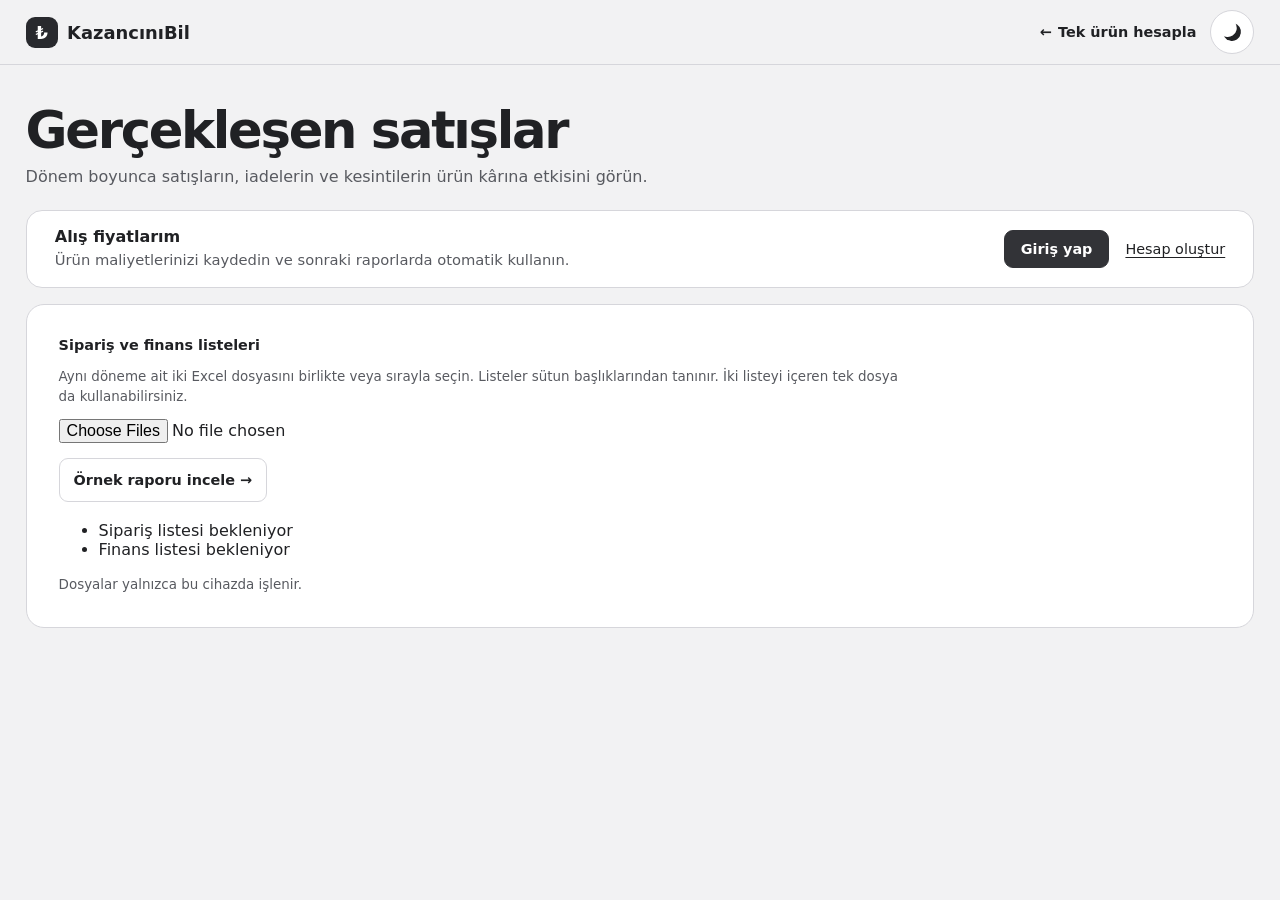
==== commit ddd5f12c: "Giriş ve kayıt sayfalarını ayır, örnek satış raporu ekle" ====
--- a/satislar.html
+++ b/satislar.html
@@ -19,28 +19,17 @@
   </div></header>
   <main class="wrap sales">
     <div class="intro"><h1>Gerçekleşen satışlar</h1><p>Dönem boyunca satışların, iadelerin ve kesintilerin ürün kârına etkisini görün.</p></div>
+    <aside id="reportGuest" class="guest-strip" hidden>
+      <div><strong>Alış fiyatlarım</strong><p>Ürün maliyetlerinizi kaydedin ve sonraki raporlarda otomatik kullanın.</p></div>
+      <div class="guest-links"><a class="account-link" id="reportLogin" href="/giris">Giriş yap</a><a id="reportSignup" href="/kayit">Hesap oluştur</a></div>
+      <small id="keepReport" hidden>Raporunuz burada açık kalır. Hesap işlemi yeni sekmede açılır.</small>
+    </aside>
     <details class="card account" id="costAccount" hidden>
       <summary id="accountTitle">
         <span class="account-icon" aria-hidden="true"></span>
-        <span class="account-heading"><strong id="accountName">Alış fiyatlarım</strong>
-          <span id="accountCaption">Kaydettiğin fiyatları sonraki raporlarında kullan.</span></span>
-        <span class="account-trigger"><span id="accountAction">Giriş yap</span><i aria-hidden="true"></i></span>
+        <span class="account-heading"><strong>Hesabım</strong><span id="accountCaption"></span></span>
+        <span class="account-trigger"><span id="accountAction">Hesabı yönet</span><i aria-hidden="true"></i></span>
       </summary>
-      <div id="guestAccount">
-        <div class="auth-switch" role="group" aria-label="Hesap işlemi">
-          <button type="button" id="chooseLogin" aria-pressed="true">Giriş yap</button>
-          <button type="button" id="showSignup" aria-pressed="false">Hesap oluştur</button>
-        </div>
-        <form id="loginForm" method="post">
-          <label>E-posta adresi<input type="email" name="email" autocomplete="username" placeholder="ornek@magaza.com" required></label>
-          <label id="passwordLabel"><span>Şifre</span><input type="password" name="password" autocomplete="current-password" required></label>
-          <div class="auth-actions">
-            <button type="submit" id="authSubmit" class="auth-primary">Giriş yap</button>
-            <button type="button" id="showReset" class="auth-link">Şifremi unuttum</button>
-            <button type="button" id="showLogin" class="auth-link" hidden>Girişe dön</button>
-          </div>
-        </form>
-      </div>
       <div id="memberActions" class="auth-actions" hidden>
         <button type="button" id="showSetPassword">Şifre belirle</button>
         <button type="button" id="logout">Çıkış yap</button>
@@ -71,12 +60,14 @@
       <label for="file">Sipariş ve finans listeleri</label>
       <p class="note">Aynı döneme ait iki Excel dosyasını birlikte veya sırayla seçin. Listeler sütun başlıklarından tanınır. İki listeyi içeren tek dosya da kullanabilirsiniz.</p>
       <input id="file" type="file" accept=".xlsx" multiple>
+      <button id="trySample" type="button" class="sample-link">Örnek raporu incele <span aria-hidden="true">→</span></button>
       <ul aria-label="Seçilen listeler"><li id="productsSource">Sipariş listesi bekleniyor</li><li id="financesSource">Finans listesi bekleniyor</li></ul>
       <button type="button" id="clearFiles" hidden>Listeleri temizle</button>
       <p class="note">Dosyalar yalnızca bu cihazda işlenir.</p>
       <p id="status" role="status"></p>
     </section>
     <section id="results" class="card" hidden>
+      <p class="sample-notice" id="sampleNotice" hidden>Örnek rapor · Satışlar ve alış fiyatları temsilidir. Kendi raporunuza geçmek için Excel listelerinizi seçin.</p>
       <h2>Dönem özeti</h2>
       <p class="note">Dönem, finans listesindeki sipariş tarihine göredir. Dosyada iadenin gerçekleştiği tarih bulunmadığı için özet, bu siparişlere dosyada yansıyan iadeleri içerir.</p>
       <dl class="metrics">
--- a/style.css
+++ b/style.css
@@ -177,9 +177,6 @@
 .account #guestAccount, .account #memberActions, .account #passwordForm, .account [role="status"], .account #reloadCosts {
   margin: 16px clamp(16px, 2vw, 30px);
 }
-.auth-switch { display: inline-flex; padding: 3px; background: var(--field); border: 1px solid var(--line); border-radius: 11px; }
-.auth-switch button { min-height: 36px; border: 0; border-radius: 8px; padding: 6px 14px; background: transparent; color: var(--muted); }
-.auth-switch [aria-pressed="true"] { background: var(--paper); color: var(--ink); box-shadow: 0 1px 4px #0002; }
 .account form { display: flex; align-items: end; flex-wrap: wrap; gap: 14px; margin-top: 16px; }
 .account form label { width: min(240px, 100%); }
 .account .auth-actions { display: flex; flex-wrap: wrap; align-items: center; gap: 8px; }
@@ -236,3 +233,51 @@
   .tool-link span[aria-hidden] { display: none; }
   .sales .metrics { grid-template-columns: 1fr; }
 }
+
+/* Account pages and report entry points */
+.auth-page { min-height: 100vh; }
+.auth-main { width: min(440px, calc(100% - 32px)); margin: clamp(32px, 9vh, 96px) auto 40px; }
+.auth-card { background: var(--paper); border: 1px solid var(--line); border-radius: 22px; padding: clamp(24px, 4vw, 38px); box-shadow: 0 10px 32px #00000008; }
+.auth-intro { border-bottom: 1px solid var(--line); padding-bottom: 19px; margin-bottom: 22px; }
+.auth-intro h1 { font-size: clamp(1.8rem, 5vw, 2.15rem); }
+.auth-intro p, .auth-alternate, .guest-strip p { color: var(--muted); line-height: 1.5; }
+.auth-intro p { margin: 10px 0 0; }
+.auth-card fieldset { display: grid; gap: 9px; margin: 0; }
+.auth-card input {
+  display: block; width: 100%; height: 48px; border: 1px solid var(--line);
+  border-radius: 9px; padding: 0 12px; background: var(--field);
+}
+.auth-card input:focus-visible { outline: 2px solid var(--muted); outline-offset: 2px; }
+.password-label { display: flex; align-items: baseline; justify-content: space-between; gap: 10px; margin: 9px 0; }
+.auth-card a, .guest-return, .guest-links a { color: var(--ink); text-underline-offset: 3px; }
+.password-label a, .field-help, .guest-return, .auth-alternate, .auth-feedback { font-size: .88rem; }
+.password-entry { position: relative; }
+.password-entry input { padding-right: 72px; }
+.password-entry button { position: absolute; right: 4px; top: 2px; padding-inline: 9px; background: transparent; border: 0; color: var(--muted); font-size: .84rem; }
+.field-help { color: var(--muted); margin: 6px 0 0; }
+.auth-submit, .account-link, .nav-account {
+  display: inline-flex; align-items: center; justify-content: center; gap: 10px;
+  background: var(--primary); border: 1px solid var(--primary); color: var(--on-primary); border-radius: 9px;
+  padding: 10px 16px; text-decoration: none; font-weight: 650;
+}
+.auth-submit { margin-top: 13px; min-height: 46px; justify-content: space-between; }
+.auth-card fieldset:disabled .auth-submit { opacity: .6; }
+.auth-feedback:not(:empty) { margin: 16px 0 0; padding: 12px; border-left: 3px solid var(--muted); background: var(--field); line-height: 1.5; }
+.auth-feedback:empty { display: none; }
+.auth-alternate { margin: 22px 0 0; }
+.auth-alternate a { font-weight: 650; }
+.resend-confirm { margin-top: 12px; }
+.auth-card .account-link, .guest-links .account-link { color: var(--on-primary); }
+.guest-return { display: block; text-align: center; margin-top: 18px; padding: 8px; }
+.guest-strip { display: flex; flex-wrap: wrap; align-items: center; justify-content: space-between; gap: 12px; background: var(--paper); border: 1px solid var(--line); border-radius: 16px; padding: 16px clamp(16px, 2.2vw, 30px); margin-bottom: 16px; }
+.guest-strip p { margin: 3px 0 0; font-size: .92rem; }
+.guest-links { display: flex; align-items: center; gap: 16px; font-size: .9rem; }
+.guest-strip small { flex-basis: 100%; white-space: normal; }
+.nav-account { padding: 8px 12px; font-size: .86rem; }
+.sample-link { margin: 3px 0; font-size: .9rem; }
+.sample-notice { margin: 0 0 18px; border-left: 3px solid var(--muted); padding: 10px 14px; background: var(--field); line-height: 1.5; }
+@media (max-width: 440px) {
+  [data-page="calculator"] .bar { flex-wrap: wrap; padding-block: 6px; }
+  [data-page="calculator"] .tool-nav { margin-left: auto; }
+  .guest-links { flex-wrap: wrap; }
+}
